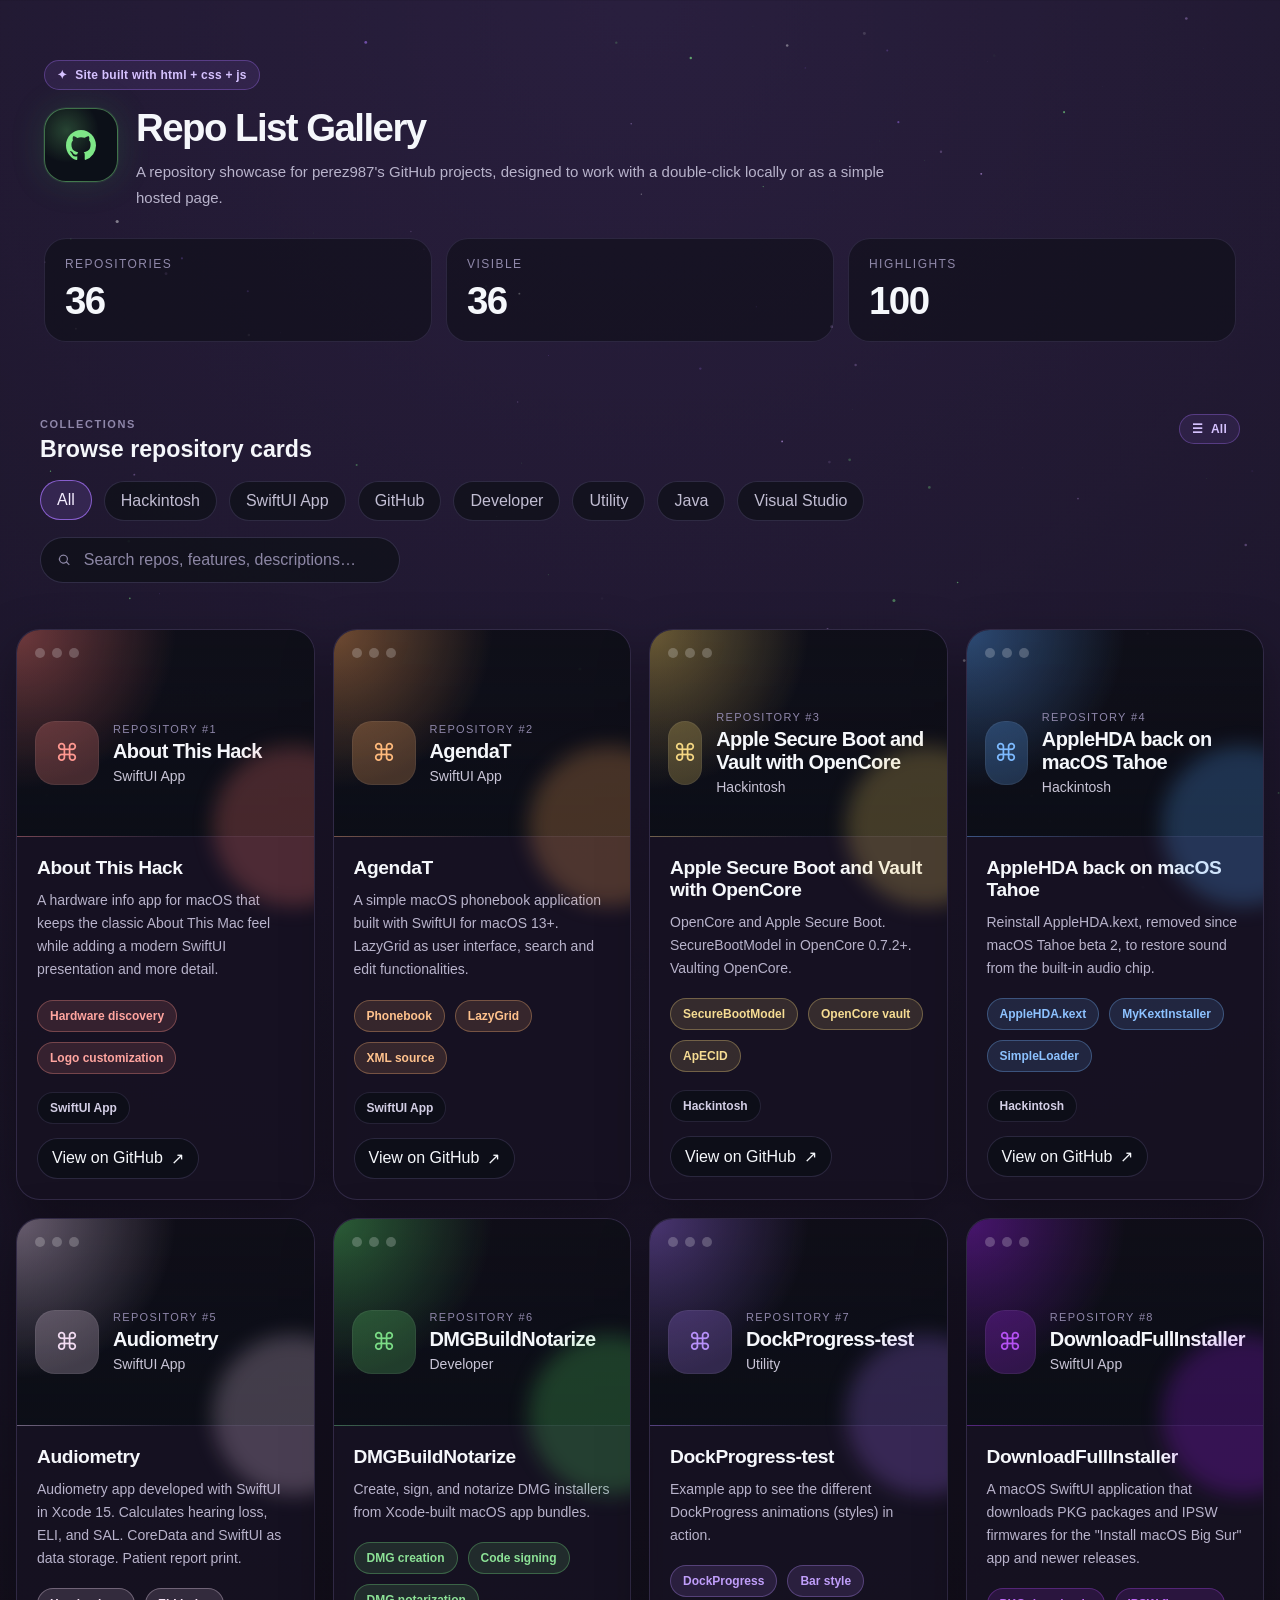
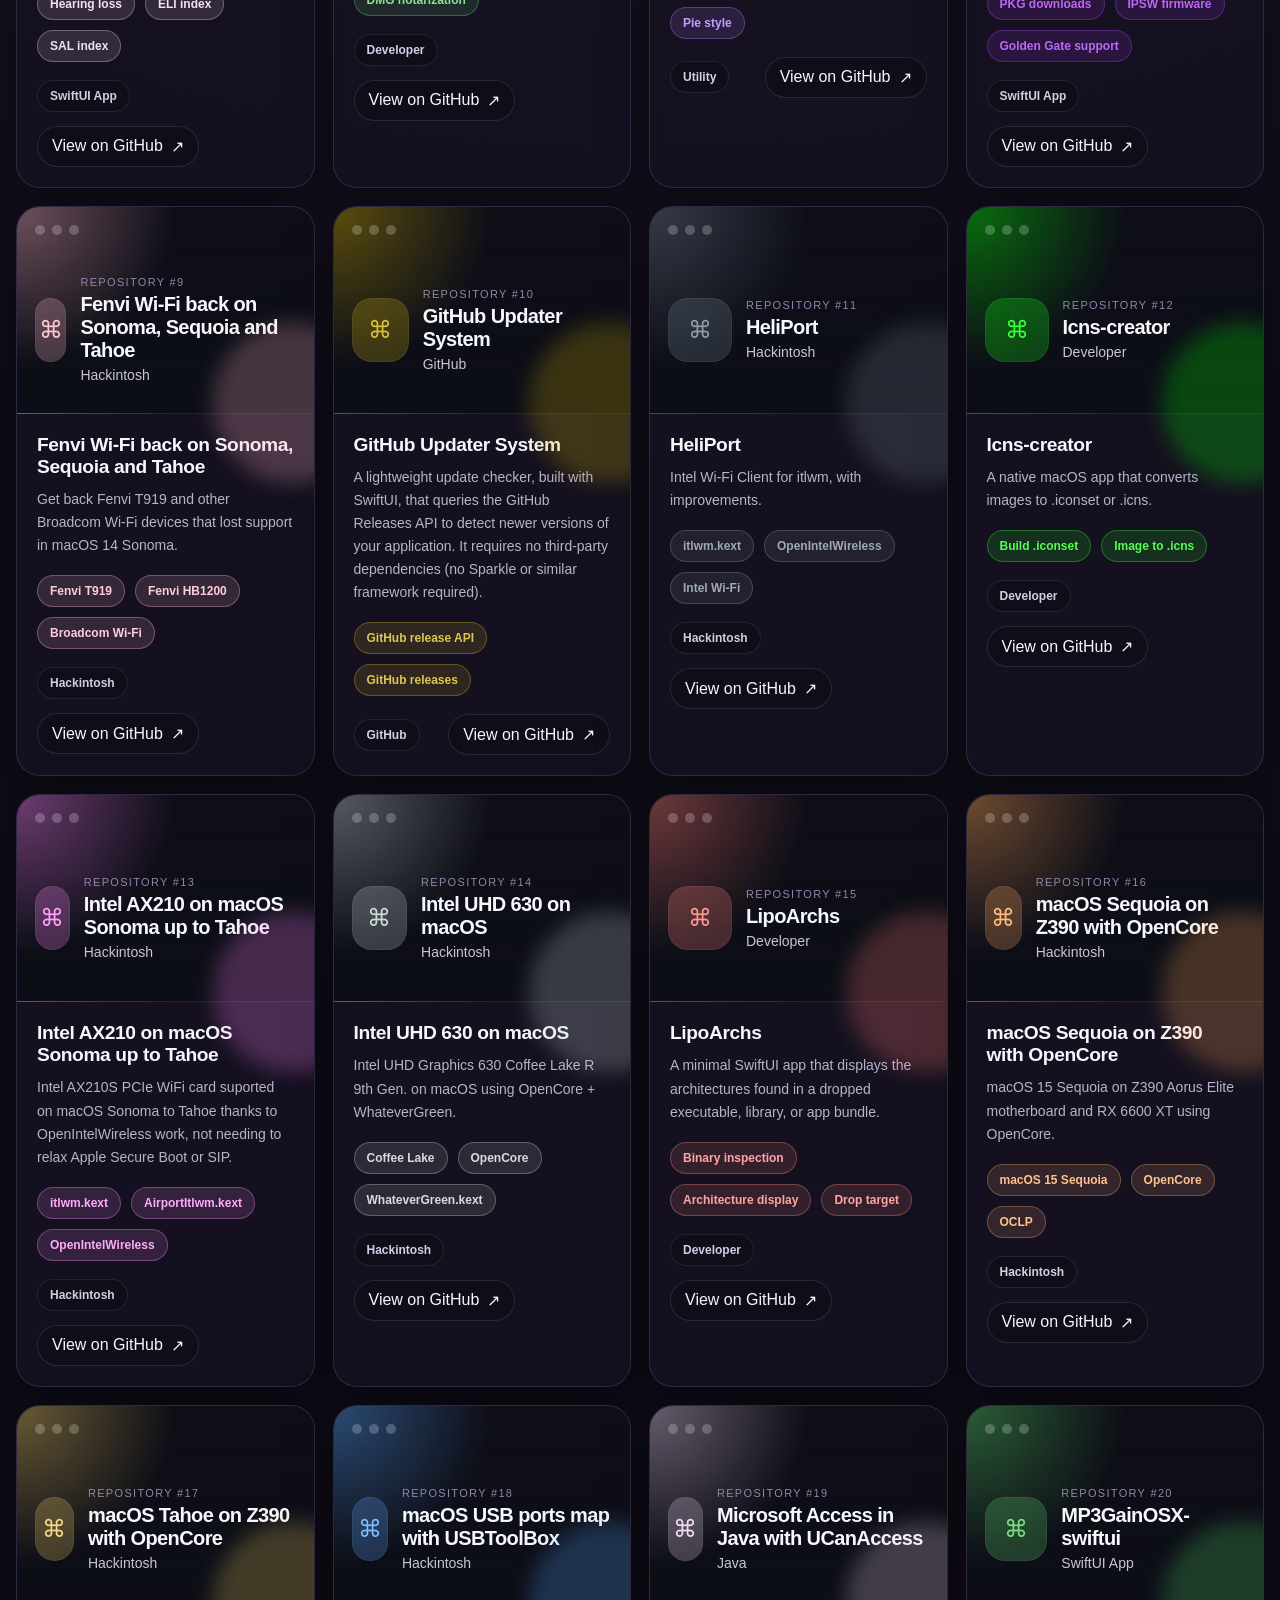
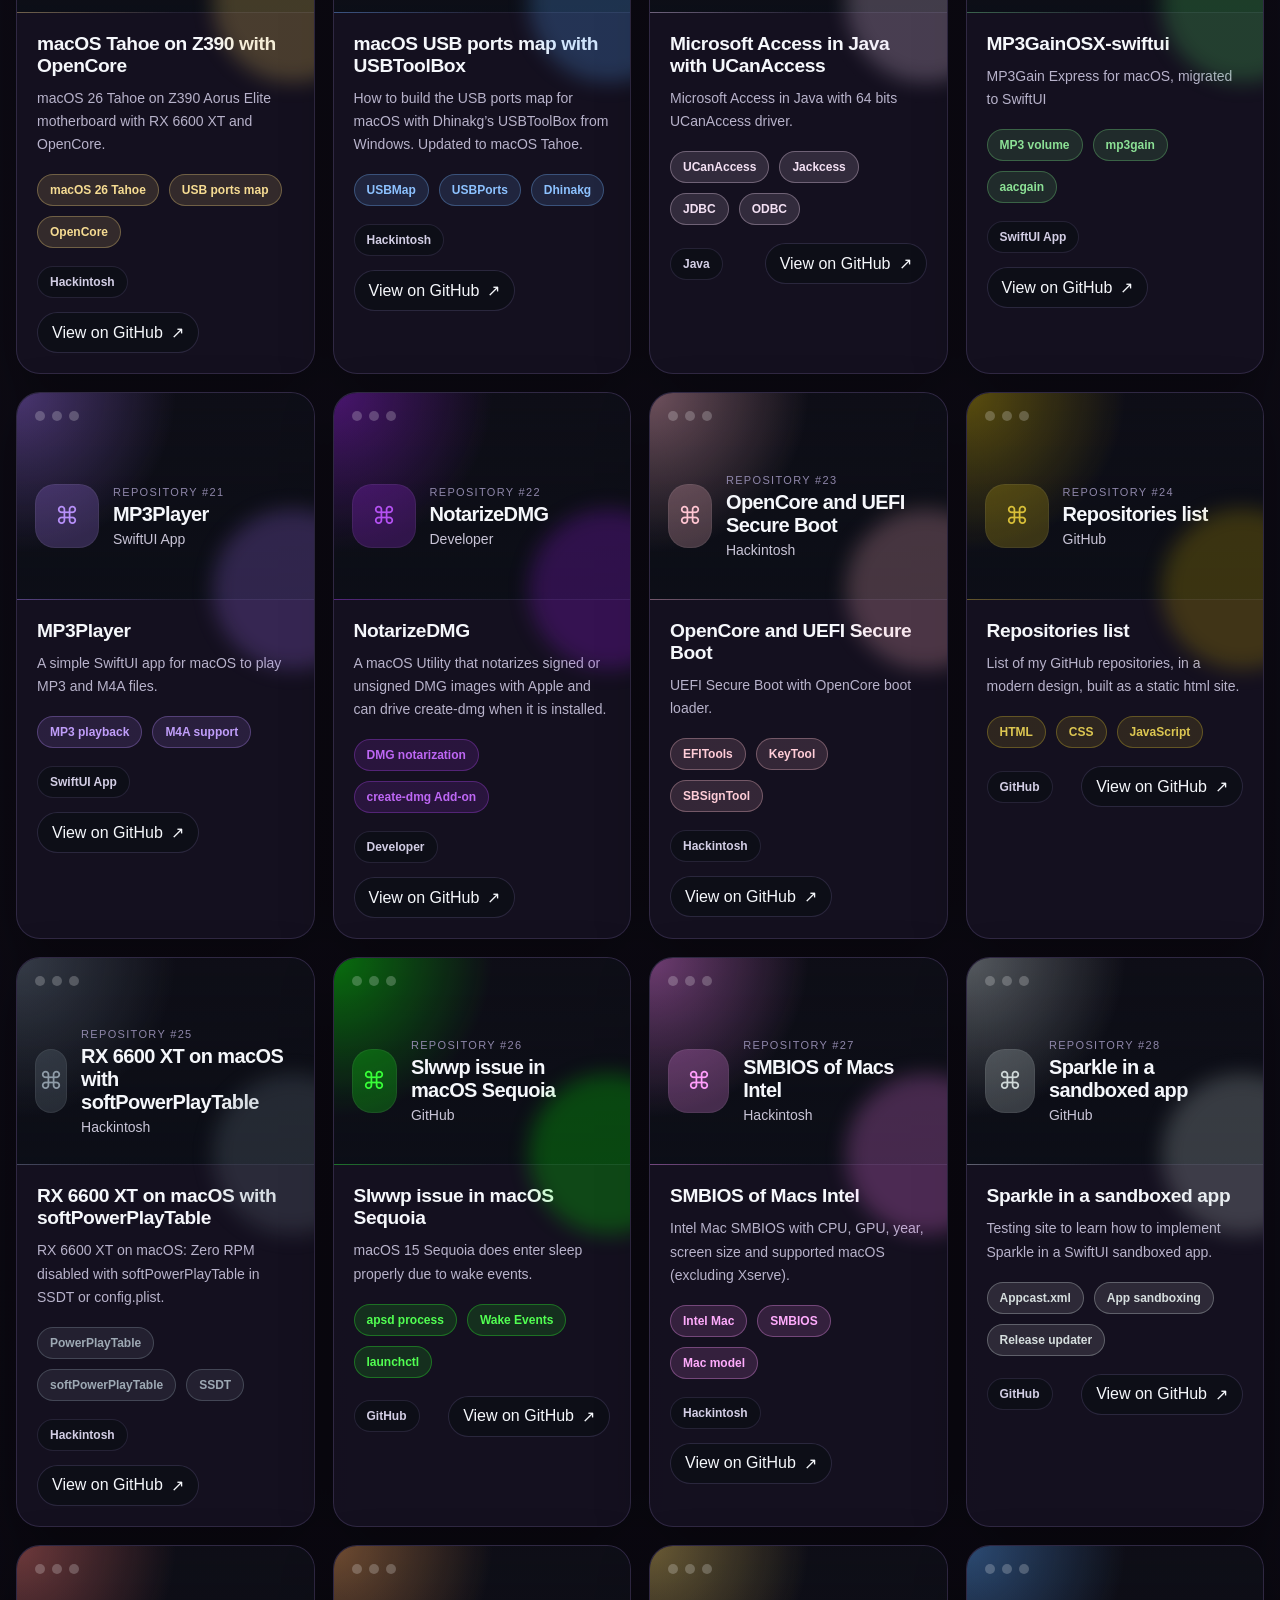
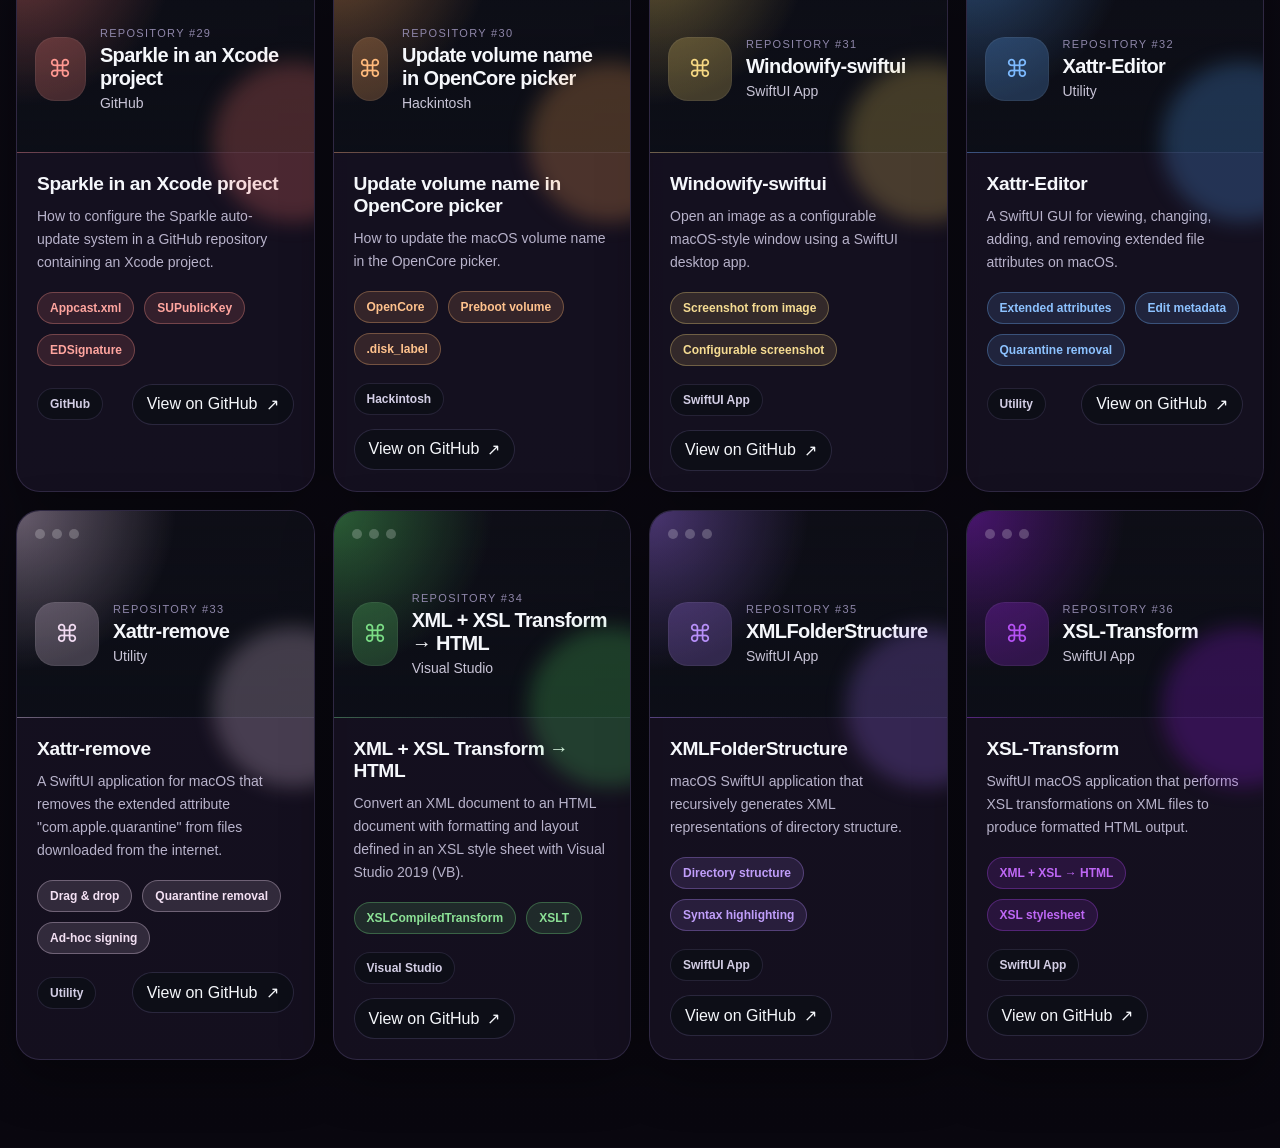
==== index.html @ 0c4dcb18 "Initial commit of Repo-list project" ====
<!doctype html>
<html lang="en">
  <head>
    <meta charset="UTF-8" />
    <meta name="viewport" content="width=device-width, initial-scale=1.0" />
    <meta
      name="description"
      content="Standalone repository gallery for perez987's SwiftUI projects."
    />
    <title>Repo List Gallery</title>
    <link
      rel="icon"
      href="data:image/svg+xml,%3Csvg xmlns='http://www.w3.org/2000/svg' viewBox='0 0 64 64'%3E%3Crect width='64' height='64' rx='16' fill='%230b1016'/%3E%3Cpath d='M18 24h28v16H18z' fill='%232ea043' opacity='.22'/%3E%3Cpath d='M20 20h10l3 4h11a4 4 0 0 1 4 4v16H16V24a4 4 0 0 1 4-4z' fill='%232ea043'/%3E%3C/svg%3E"
    />
    <link rel="stylesheet" href="styles.css" />
  </head>
  <body>
    <div class="gallery-app">
      <canvas class="galaxy-background" aria-hidden="true"></canvas>

      <main class="gallery-shell">
        <section class="hero-panel">
          <div class="hero-copy">
            <div class="hero-badge">
              ✦
              <span>Site built with html + css + js</span>
            </div>
            <div class="hero-title-row">
              <div class="hero-logo" aria-hidden="true">
                <svg viewBox="0 0 24 24" aria-hidden="true">
                  <path
                    d="M12 2C6.477 2 2 6.59 2 12.25c0 4.53 2.865 8.373 6.839 9.73.5.096.682-.223.682-.495 0-.244-.01-1.05-.014-1.905-2.782.618-3.369-1.215-3.369-1.215-.455-1.183-1.11-1.498-1.11-1.498-.908-.638.069-.625.069-.625 1.004.072 1.532 1.069 1.532 1.069.892 1.57 2.341 1.116 2.91.853.09-.665.35-1.116.636-1.373-2.22-.261-4.555-1.14-4.555-5.073 0-1.12.39-2.037 1.03-2.755-.104-.261-.446-1.313.098-2.739 0 0 .84-.277 2.75 1.052A9.32 9.32 0 0 1 12 6.845c.85.004 1.706.118 2.504.347 1.908-1.329 2.747-1.052 2.747-1.052.546 1.426.204 2.478.1 2.739.64.718 1.028 1.635 1.028 2.755 0 3.943-2.339 4.809-4.566 5.065.359.319.679.944.679 1.902 0 1.374-.012 2.482-.012 2.82 0 .274.18.596.688.494A10.257 10.257 0 0 0 22 12.25C22 6.59 17.523 2 12 2Z"
                  />
                </svg>
              </div>
              <div>
                <h1>Repo List Gallery</h1>
                <p>
                  A repository showcase for perez987&apos;s GitHub projects, designed to work with a
                  double-click locally or as a simple hosted page.
                </p>
              </div>
            </div>
          </div>

          <div class="hero-stats" aria-label="Repository gallery summary">
            <div class="stat-card">
              <span class="stat-label">Repositories</span>
              <strong id="repo-count">0</strong>
            </div>
            <div class="stat-card">
              <span class="stat-label">Visible</span>
              <strong id="visible-count">0</strong>
            </div>
            <div class="stat-card">
              <span class="stat-label">Highlights</span>
              <strong id="highlight-count">0</strong>
            </div>
          </div>
        </section>

        <section class="toolbar-panel">
          <div class="toolbar-heading">
            <div>
              <span class="eyebrow">Collections</span>
              <h2>Browse repository cards</h2>
            </div>
            <div class="toolbar-badge">
              <span>☰</span>
              <span id="active-category-label">All</span>
            </div>
          </div>

          <div class="toolbar-controls">
            <div class="category-pills" id="category-pills" role="tablist" aria-label="Repository categories"></div>

            <label class="search-shell">
              <svg class="icon-inline" viewBox="0 0 24 24" aria-hidden="true">
                <path
                  d="M10.5 3a7.5 7.5 0 0 1 5.982 12.025l4.246 4.247-1.414 1.414-4.247-4.246A7.5 7.5 0 1 1 10.5 3Zm0 2a5.5 5.5 0 1 0 0 11 5.5 5.5 0 0 0 0-11Z"
                  fill="currentColor"
                />
              </svg>
              <input
                id="search-input"
                type="search"
                placeholder="Search repos, features, descriptions…"
                aria-label="Search repositories"
              />
            </label>
          </div>
        </section>

        <section class="repo-grid" id="repo-grid" aria-label="Repository gallery"></section>

        <section class="empty-state" id="empty-state">
          <svg class="icon-large" viewBox="0 0 24 24" aria-hidden="true">
            <path
              d="M12 2C6.477 2 2 6.59 2 12.25c0 4.53 2.865 8.373 6.839 9.73.5.096.682-.223.682-.495 0-.244-.01-1.05-.014-1.905-2.782.618-3.369-1.215-3.369-1.215-.455-1.183-1.11-1.498-1.11-1.498-.908-.638.069-.625.069-.625 1.004.072 1.532 1.069 1.532 1.069.892 1.57 2.341 1.116 2.91.853.09-.665.35-1.116.636-1.373-2.22-.261-4.555-1.14-4.555-5.073 0-1.12.39-2.037 1.03-2.755-.104-.261-.446-1.313.098-2.739 0 0 .84-.277 2.75 1.052A9.32 9.32 0 0 1 12 6.845c.85.004 1.706.118 2.504.347 1.908-1.329 2.747-1.052 2.747-1.052.546 1.426.204 2.478.1 2.739.64.718 1.028 1.635 1.028 2.755 0 3.943-2.339 4.809-4.566 5.065.359.319.679.944.679 1.902 0 1.374-.012 2.482-.012 2.82 0 .274.18.596.688.494A10.257 10.257 0 0 0 22 12.25C22 6.59 17.523 2 12 2Z"
            />
          </svg>
          <h3>No repositories found</h3>
          <p>Try a different search term or switch back to the full collection.</p>
        </section>
      </main>

      <button type="button" class="back-to-top" id="back-to-top" aria-label="Back to top">↑</button>
    </div>
    <script src="script.js"></script>
  </body>
</html>
---- styles.css ----
:root {
        color-scheme: dark;
        --page-bg: #09070f;
        --panel-bg: rgba(25, 20, 38, 0.8);
        --panel-border: rgba(146, 130, 196, 0.22);
        --text-primary: #f5f7fb;
        --text-secondary: #b8b3cb;
        --text-muted: #8f87aa;
      }

      * {
        box-sizing: border-box;
      }

      html {
        background: var(--page-bg);
        scroll-behavior: smooth;
      }

      body {
        margin: 0;
        min-height: 100vh;
        background:
          radial-gradient(circle at top, rgba(163, 113, 247, 0.16), transparent 34%),
          linear-gradient(180deg, #120f1b 0%, #09070f 100%);
        color: var(--text-primary);
        font-family:
          Inter, -apple-system, BlinkMacSystemFont, "Segoe UI", sans-serif;
      }

      a {
        color: inherit;
      }

      button,
      input {
        font: inherit;
      }

      .gallery-app {
        min-height: 100vh;
      }

      .galaxy-background {
        position: fixed;
        inset: 0;
        z-index: 0;
        width: 100%;
        height: 100%;
        pointer-events: none;
      }

      .gallery-shell {
        position: relative;
        z-index: 1;
        width: min(1380px, calc(100% - 32px));
        margin: 0 auto;
        padding: 32px 0 88px;
      }

        position: relative;
      .hero-panel,
      .toolbar-panel,
      .empty-state {
        border: 1px solid var(--panel-border);
        background: var(--panel-bg);
        backdrop-filter: blur(16px);
        box-shadow: 0 20px 60px rgba(0, 0, 0, 0.36);
      }

      .hero-panel {
        display: grid;
        gap: 28px;
        padding: 28px;
        border-radius: 28px;
      }

      .hero-copy {
        display: grid;
        gap: 18px;
      }

      .hero-badge,
      .toolbar-badge {
        display: inline-flex;
        width: fit-content;
        align-items: center;
        gap: 8px;
        border-radius: 999px;
        border: 1px solid rgba(163, 113, 247, 0.35);
        background: rgba(163, 113, 247, 0.1);
        color: #d6c2ff;
        padding: 7px 12px;
        font-size: 12px;
        font-weight: 700;
        letter-spacing: 0.02em;
      }

      .hero-title-row {
        display: flex;
        align-items: flex-start;
        gap: 18px;
      }

      .hero-logo {
        display: inline-flex;
        align-items: center;
        justify-content: center;
        width: 74px;
        height: 74px;
        flex-shrink: 0;
        border-radius: 22px;
        border: 1px solid rgba(126, 231, 135, 0.45);
        background:
          radial-gradient(circle at 30% 30%, rgba(126, 231, 135, 0.24), transparent 45%),
          rgba(11, 16, 22, 0.9);
        box-shadow:
          0 0 0 1px rgba(126, 231, 135, 0.08),
          0 0 34px rgba(46, 160, 67, 0.2);
      }

      .hero-logo svg {
        width: 36px;
        height: 36px;
        fill: #7ee787;
      }

      .hero-panel h1 {
        margin: 0;
        font-size: clamp(2rem, 3vw, 3.5rem);
        line-height: 1.02;
        letter-spacing: -0.04em;
      }

      .hero-panel p {
        margin: 12px 0 0;
        max-width: 760px;
        color: var(--text-secondary);
        font-size: 15px;
        line-height: 1.7;
      }

      .hero-stats {
        display: grid;
        gap: 14px;
        grid-template-columns: repeat(3, minmax(0, 1fr));
      }

      .stat-card {
        border-radius: 22px;
        border: 1px solid rgba(146, 130, 196, 0.18);
        background: rgba(10, 13, 18, 0.52);
        padding: 18px 20px;
      }

      .stat-label {
        display: block;
        margin-bottom: 8px;
        color: #9089aa;
        font-size: 12px;
        text-transform: uppercase;
        letter-spacing: 0.12em;
      }

      .stat-card strong {
        font-size: clamp(1.4rem, 3vw, 2.4rem);
        letter-spacing: -0.04em;
      }

      .toolbar-panel {
        display: grid;
        gap: 18px;
        margin-top: 22px;
        padding: 22px 24px;
        border-radius: 24px;
      }

      .toolbar-heading {
        display: flex;
        align-items: flex-start;
        justify-content: space-between;
        gap: 18px;
      }

      .eyebrow {
        display: inline-block;
        margin-bottom: 6px;
        color: var(--text-muted);
        font-size: 11px;
        font-weight: 700;
        text-transform: uppercase;
        letter-spacing: 0.14em;
      }

      .toolbar-heading h2 {
        margin: 0;
        font-size: 1.45rem;
      }

      .toolbar-controls {
        display: flex;
        align-items: center;
        justify-content: space-between;
        gap: 16px;
        flex-wrap: wrap;
      }

      .category-pills {
        display: flex;
        gap: 12px;
        flex-wrap: wrap;
      }

      .category-pill {
        border: 1px solid rgba(146, 130, 196, 0.22);
        background: rgba(12, 15, 21, 0.68);
        color: #c2bed3;
        padding: 10px 16px;
        border-radius: 999px;
        cursor: pointer;
        transition:
          transform 0.2s ease,
          border-color 0.2s ease,
          background-color 0.2s ease,
          color 0.2s ease;
      }

      .category-pill:hover,
      .category-pill.is-active {
        transform: translateY(-1px);
        border-color: rgba(163, 113, 247, 0.75);
        background: rgba(163, 113, 247, 0.16);
        color: #f4edff;
      }

      .search-shell {
        display: flex;
        align-items: center;
        gap: 10px;
        min-width: min(100%, 360px);
        border-radius: 999px;
        border: 1px solid rgba(146, 130, 196, 0.24);
        background: rgba(12, 15, 21, 0.68);
        padding: 12px 16px;
        color: #8d87a5;
      }

      .search-shell:focus-within {
        border-color: rgba(126, 231, 135, 0.65);
        box-shadow: 0 0 0 4px rgba(46, 160, 67, 0.15);
      }

      .search-shell input {
        width: 100%;
        border: 0;
        outline: 0;
        background: transparent;
        color: var(--text-primary);
      }

      .search-shell input::placeholder {
        color: #8d87a5;
      }

      .repo-grid {
        display: grid;
        gap: 18px;
        margin-top: 24px;
        grid-template-columns: repeat(auto-fit, minmax(290px, 1fr));
      }

      .repo-card {
        overflow: hidden;
        border: 1px solid rgba(146, 130, 196, 0.22);
        border-radius: 24px;
        background: rgba(22, 18, 33, 0.88);
        box-shadow: 0 18px 50px rgba(0, 0, 0, 0.34);
        transition:
          transform 0.22s ease,
          border-color 0.22s ease,
          box-shadow 0.22s ease;
      }

      .repo-card:hover {
        transform: translateY(-4px);
        border-color: color-mix(in srgb, var(--repo-accent) 56%, white);
        box-shadow: 0 24px 64px rgba(0, 0, 0, 0.42);
      }

      .repo-preview {
        position: relative;
        padding: 18px;
        border-bottom: 1px solid rgba(146, 130, 196, 0.16);
        background:
          radial-gradient(circle at top left, color-mix(in srgb, var(--repo-accent) 40%, transparent), transparent 44%),
          linear-gradient(180deg, rgba(10, 13, 18, 0.58), rgba(11, 14, 22, 0.88));
      }

      .repo-preview::after {
        content: "";
        position: absolute;
        inset: auto -20% -34% auto;
        width: 160px;
        height: 160px;
        border-radius: 50%;
        background: color-mix(in srgb, var(--repo-accent) 24%, transparent);
        filter: blur(10px);
      }

      .preview-toolbar {
        display: flex;
        gap: 7px;
      }

      .preview-toolbar span {
        width: 10px;
        height: 10px;
        border-radius: 50%;
        background: rgba(255, 255, 255, 0.22);
      }

      .preview-content {
        position: relative;
        display: flex;
        align-items: center;
        gap: 14px;
        padding-top: 30px;
        min-height: 160px;
      }

      .preview-monogram {
        display: flex;
        align-items: center;
        justify-content: center;
        width: 64px;
        height: 64px;
        border-radius: 20px;
        background: color-mix(in srgb, var(--repo-accent) 22%, rgba(255, 255, 255, 0.02));
        color: color-mix(in srgb, var(--repo-accent) 78%, white);
        box-shadow: inset 0 0 0 1px rgba(255, 255, 255, 0.06);
        font-size: 1.5rem;
      }

      .preview-meta {
        position: relative;
        display: grid;
        gap: 5px;
      }

      .preview-label {
        color: var(--text-muted);
        font-size: 11px;
        text-transform: uppercase;
        letter-spacing: 0.12em;
      }

      .preview-meta strong {
        font-size: 1.25rem;
        letter-spacing: -0.03em;
      }

      .preview-meta span:last-child {
        color: #c9c5d7;
        font-size: 14px;
      }

      .repo-body {
        display: grid;
        gap: 18px;
        padding: 20px;
      }

      .repo-heading {
        display: flex;
        align-items: flex-start;
        justify-content: space-between;
        gap: 14px;
      }

      .repo-heading h3 {
        margin: 0;
        font-size: 1.2rem;
        letter-spacing: -0.02em;
      }

      .repo-heading p {
        margin: 10px 0 0;
        color: var(--text-secondary);
        font-size: 14px;
        line-height: 1.65;
      }

      .repo-heading a,
      .repo-action {
        display: inline-flex;
        align-items: center;
        justify-content: center;
        gap: 8px;
        flex-shrink: 0;
        border-radius: 999px;
        text-decoration: none;
      }

      .repo-heading a {
        width: 38px;
        height: 38px;
        border: 1px solid rgba(146, 130, 196, 0.22);
        background: rgba(12, 15, 21, 0.7);
        color: var(--text-primary);
      }

      .repo-heading a:hover,
      .repo-action:hover {
        border-color: color-mix(in srgb, var(--repo-accent) 74%, white);
        color: white;
      }

      .repo-tags {
        display: flex;
        flex-wrap: wrap;
        gap: 10px;
      }

      .repo-tag,
      .repo-category {
        display: inline-flex;
        align-items: center;
        border-radius: 999px;
        padding: 8px 12px;
        font-size: 12px;
        font-weight: 700;
      }

      .repo-tag {
        border: 1px solid color-mix(in srgb, var(--repo-accent) 26%, rgba(255, 255, 255, 0.08));
        background: color-mix(in srgb, var(--repo-accent) 12%, rgba(255, 255, 255, 0.02));
        color: color-mix(in srgb, var(--repo-accent) 68%, white);
      }

      .repo-footer {
        display: flex;
        align-items: center;
        justify-content: space-between;
        gap: 14px;
        flex-wrap: wrap;
      }

      .repo-category {
        border: 1px solid rgba(146, 130, 196, 0.18);
        background: rgba(12, 15, 21, 0.72);
        color: #d3cee5;
      }

      .repo-action {
        padding: 10px 14px;
        border: 1px solid rgba(146, 130, 196, 0.22);
        background: rgba(12, 15, 21, 0.72);
        color: var(--text-primary);
      }

      .empty-state {
        display: none;
        place-items: center;
        gap: 10px;
        margin-top: 24px;
        padding: 56px 24px;
        text-align: center;
        border-radius: 24px;
      }

      .empty-state.show {
        display: grid;
      }

      .empty-state h3,
      .empty-state p {
        margin: 0;
      }

      .empty-state p {
        color: var(--text-secondary);
      }

      .back-to-top {
        position: fixed;
        right: 28px;
        bottom: 28px;
        z-index: 2;
        display: inline-flex;
        align-items: center;
        justify-content: center;
        width: 52px;
        height: 52px;
        border: 1px solid rgba(240, 246, 252, 0.15);
        border-radius: 50%;
        background: radial-gradient(circle at 30% 30%, #46c75d 0%, #2ea043 60%, #1b772f 100%);
        color: #fff;
        cursor: pointer;
        opacity: 0;
        visibility: hidden;
        transform: translateY(18px) scale(0.88);
        box-shadow:
          0 8px 20px rgba(0, 0, 0, 0.45),
          0 0 0 0 rgba(46, 160, 67, 0.35);
        transition:
          opacity 0.3s ease,
          transform 0.3s ease,
          box-shadow 0.3s ease;
      }

      .back-to-top.show {
        opacity: 1;
        visibility: visible;
        transform: translateY(0) scale(1);
      }

      .back-to-top:hover {
        box-shadow:
          0 12px 24px rgba(0, 0, 0, 0.48),
          0 0 22px rgba(46, 160, 67, 0.5);
      }

      .icon-inline {
        width: 16px;
        height: 16px;
        fill: currentColor;
      }

      .icon-large {
        width: 48px;
        height: 48px;
        fill: currentColor;
      }

      @media (max-width: 900px) {
        .gallery-shell {
          width: min(100% - 24px, 1380px);
          padding-top: 20px;
        }

        .hero-title-row,
        .toolbar-heading,
        .toolbar-controls {
          flex-direction: column;
          align-items: stretch;
        }

        .hero-stats {
          grid-template-columns: 1fr;
        }
      }

      @media (max-width: 640px) {
        .hero-panel,
        .toolbar-panel,
        .repo-body {
          padding-left: 18px;
          padding-right: 18px;
        }

        .hero-panel {
          padding-top: 22px;
          padding-bottom: 22px;
          border-radius: 22px;
        }

        .toolbar-panel,
        .repo-card,
        .empty-state {
          border-radius: 20px;
        }

        .back-to-top {
          right: 20px;
          bottom: 20px;
          width: 46px;
          height: 46px;
        }
      }
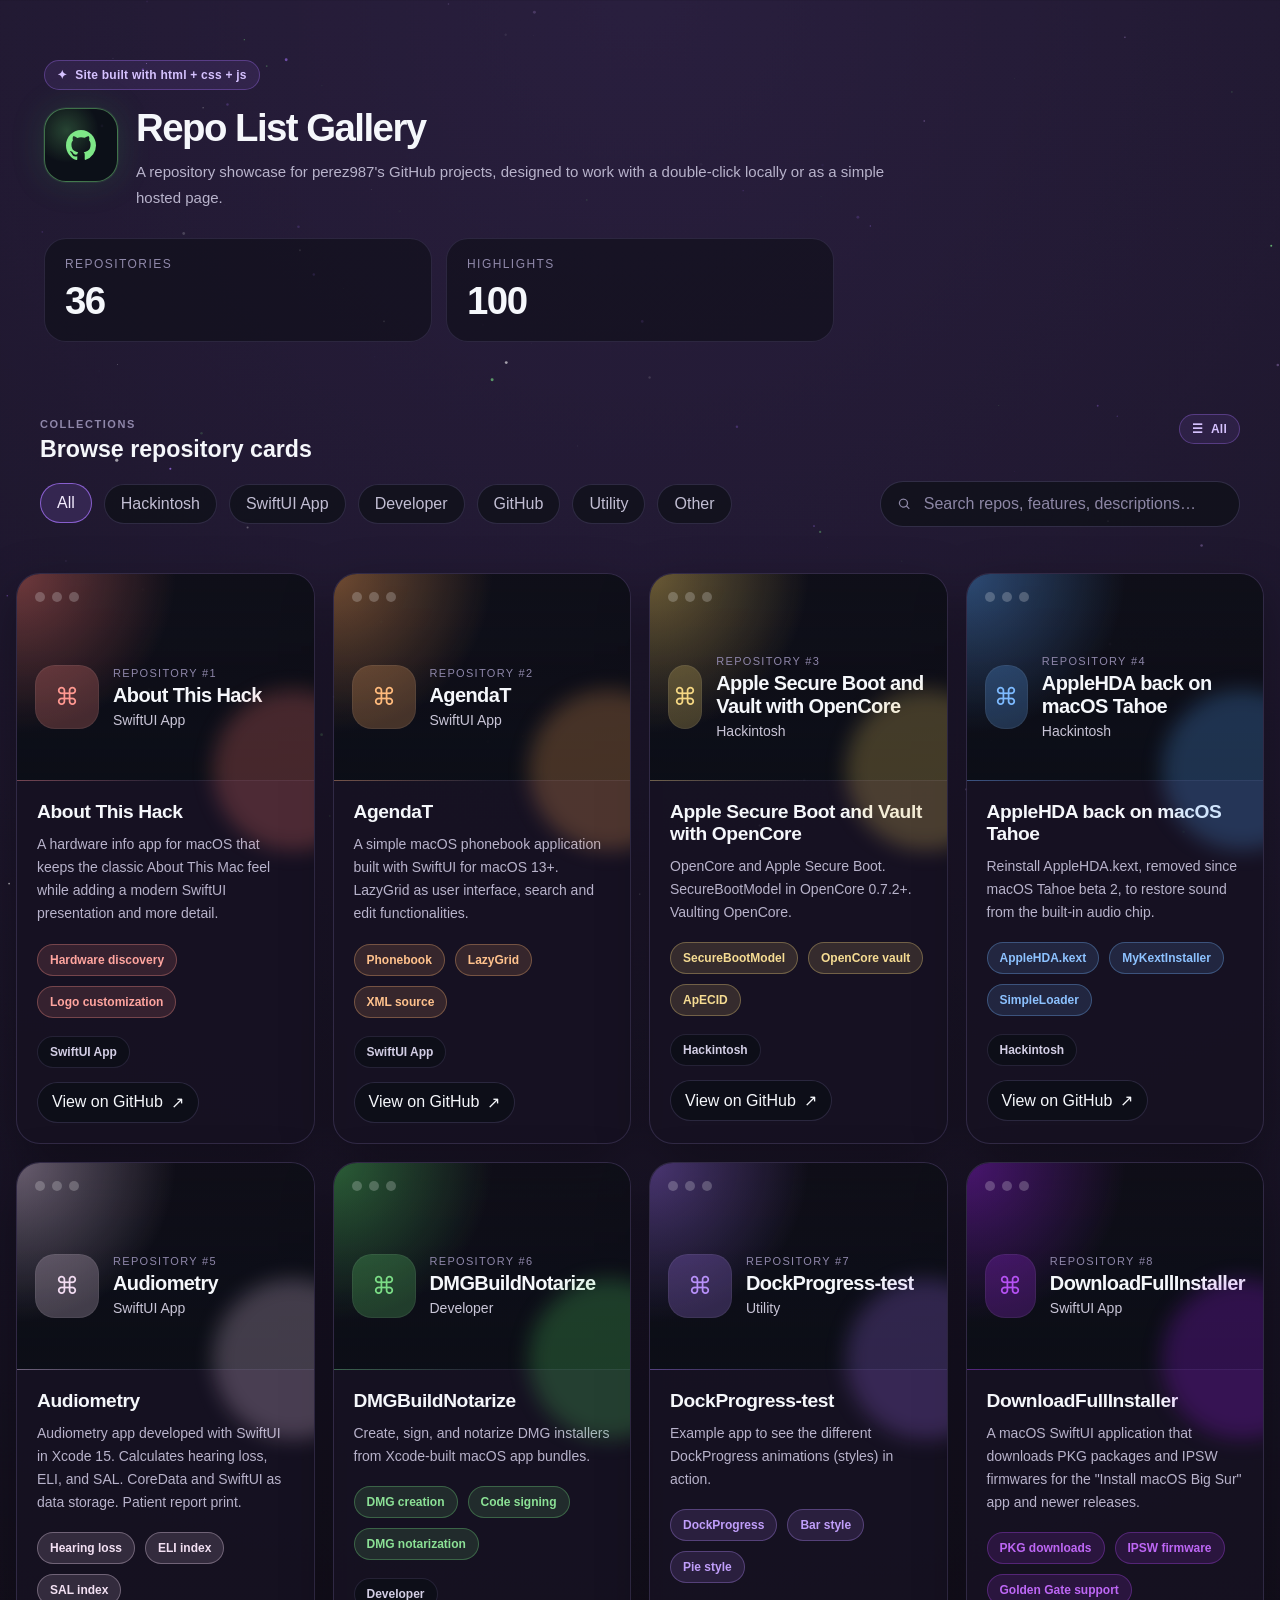
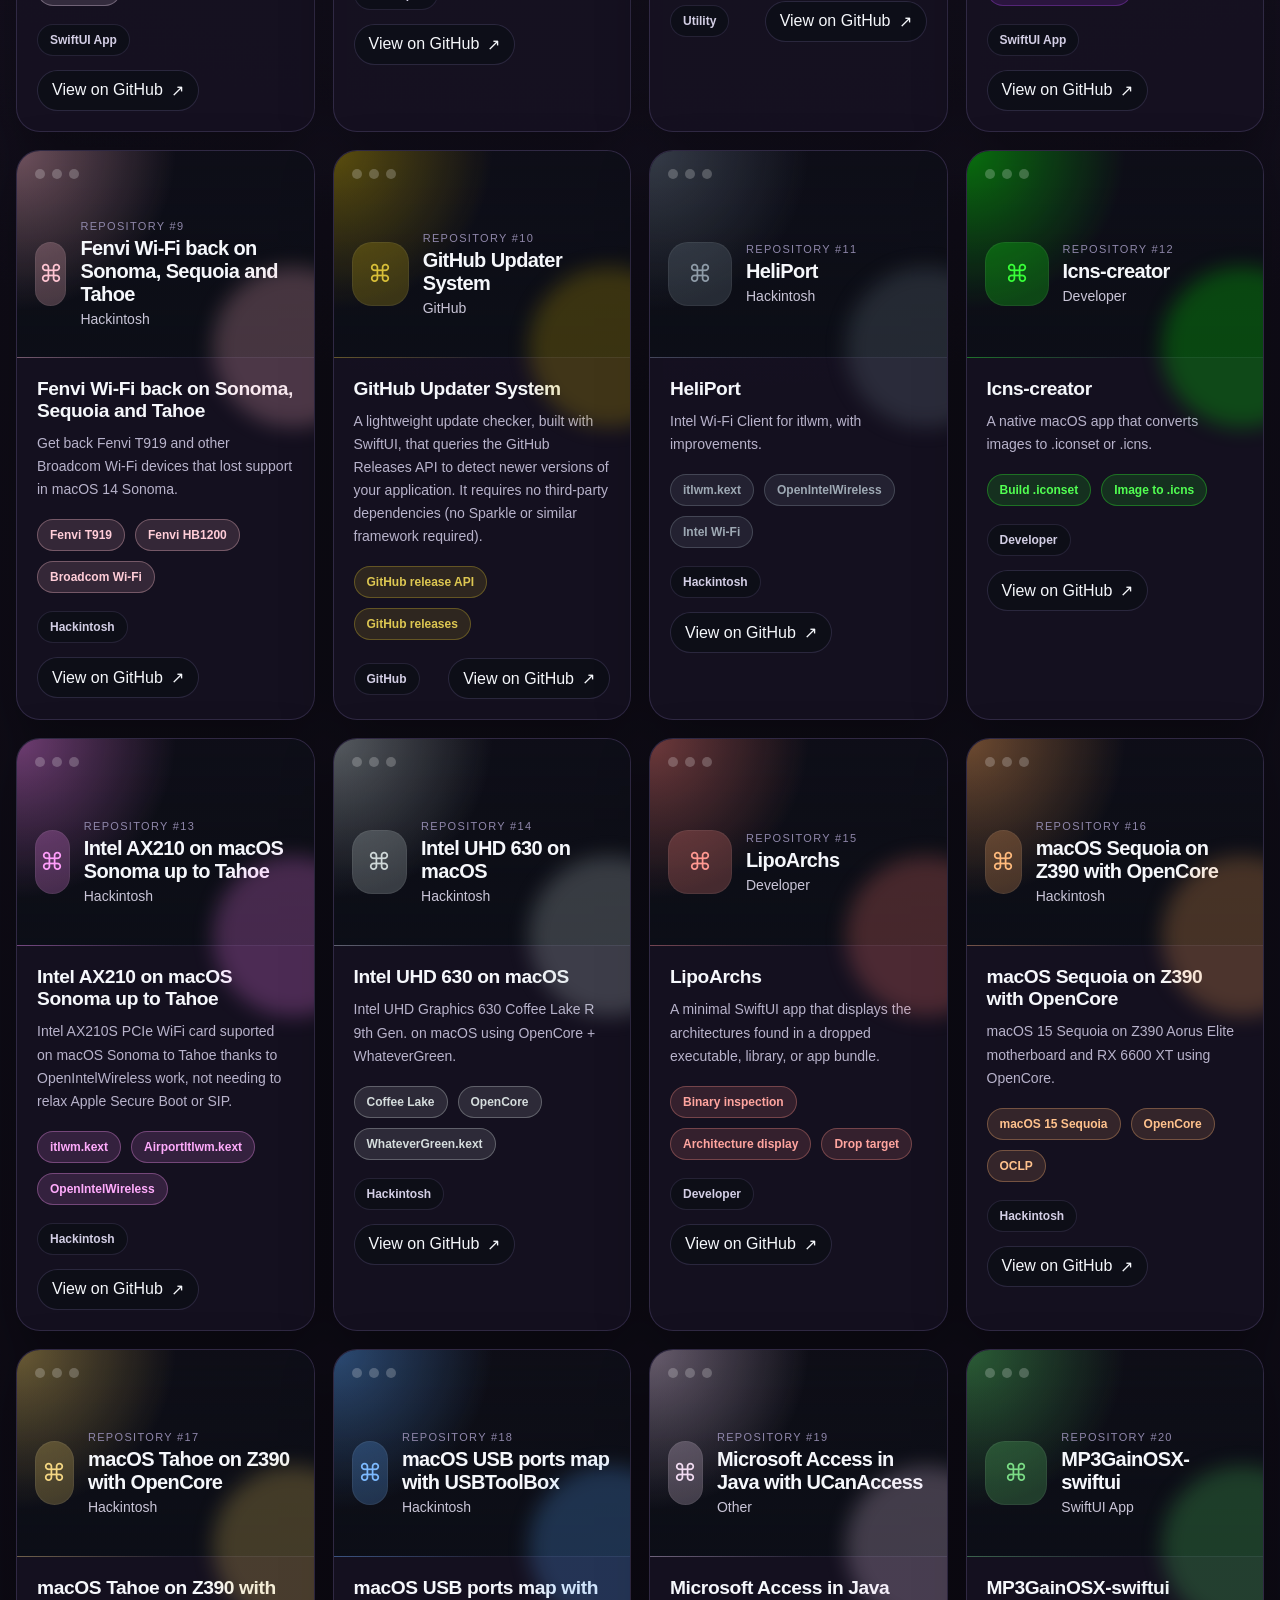
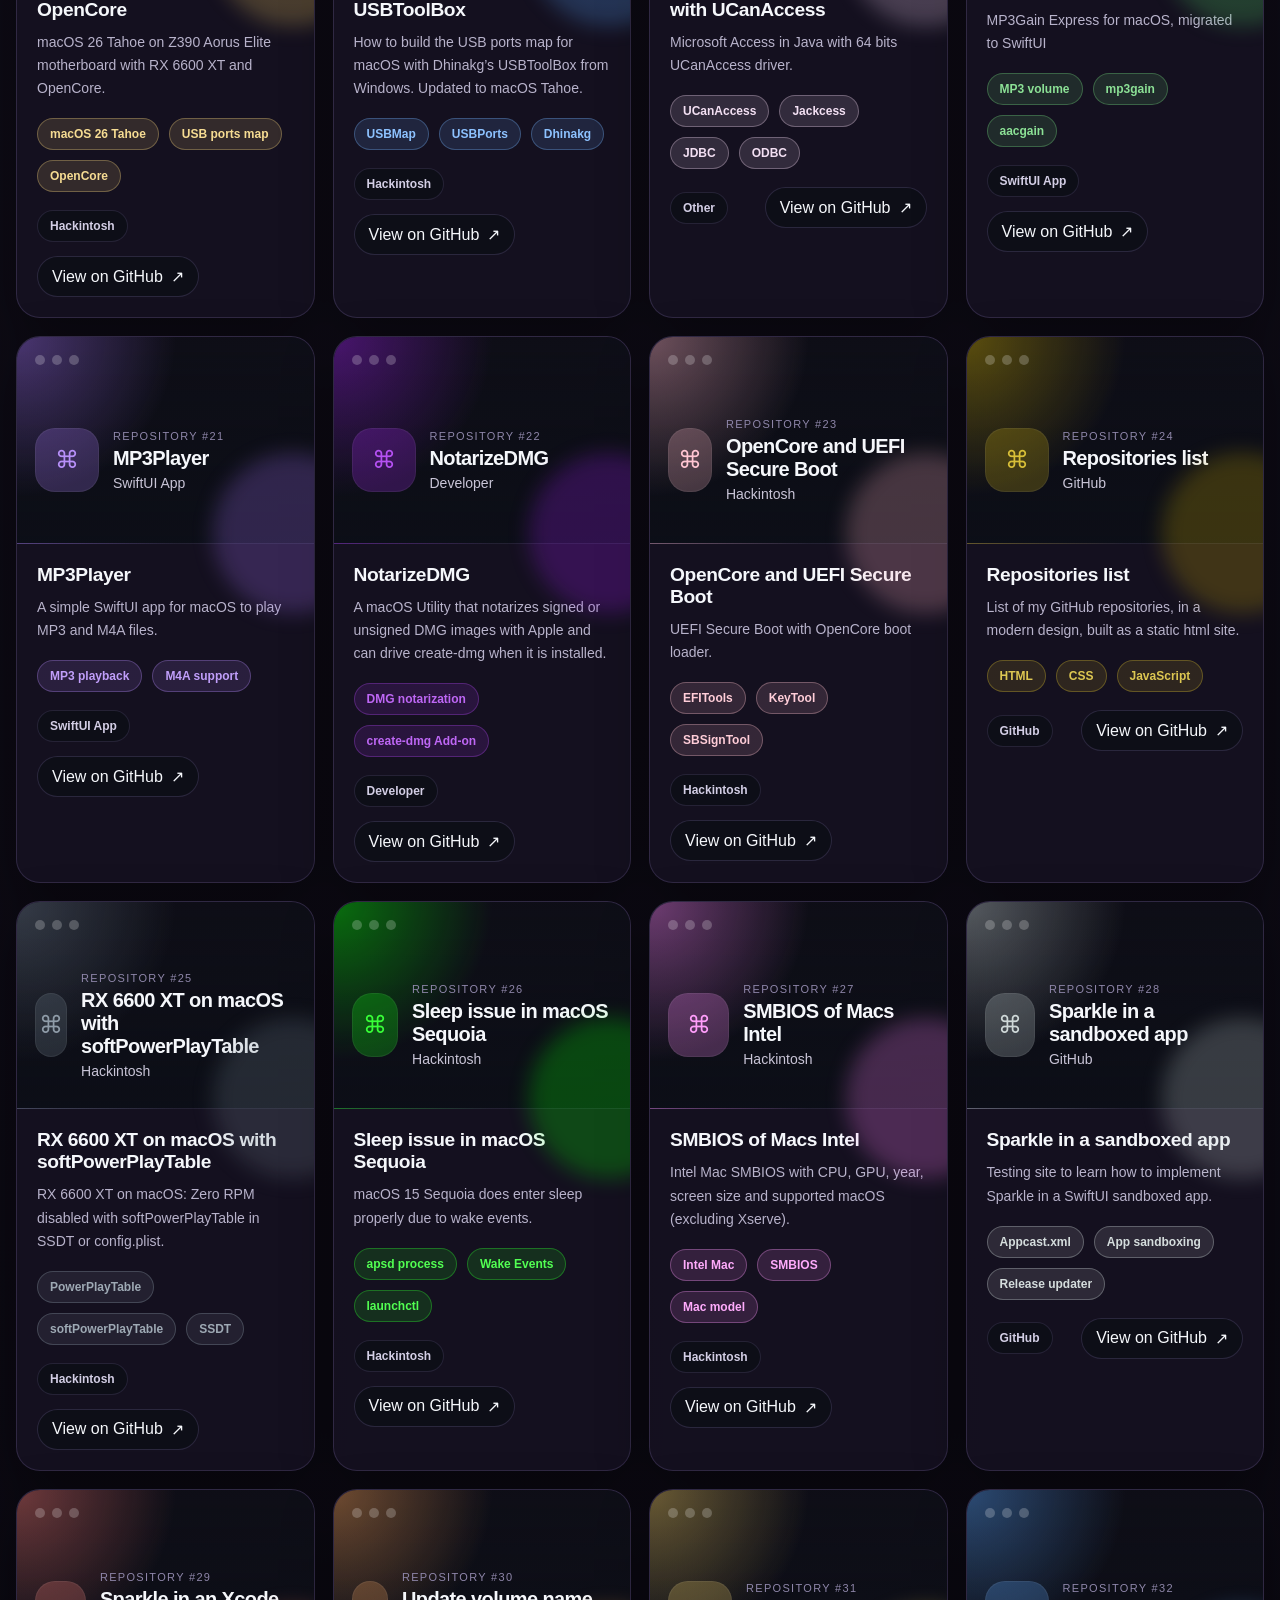
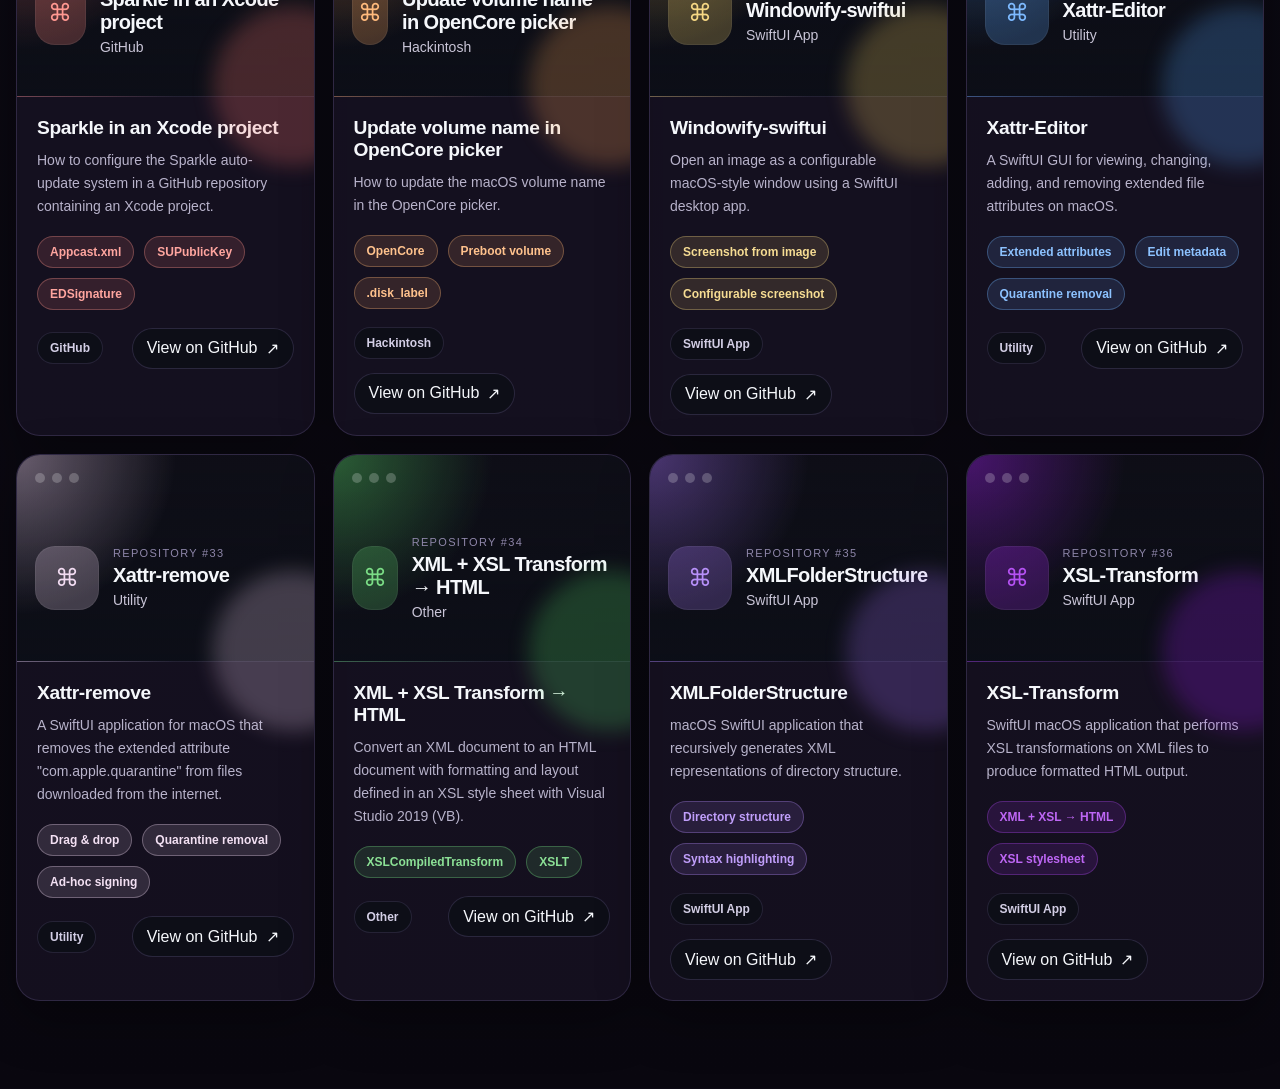
==== commit 3c27bab0: "Remove Visible stat label and add CLAUDE.md Co-authored-by: perez987 <50429399+perez987@users.norepl" ====
--- a/index.html
+++ b/index.html
@@ -47,10 +47,6 @@
             <div class="stat-card">
               <span class="stat-label">Repositories</span>
               <strong id="repo-count">0</strong>
-            </div>
-            <div class="stat-card">
-              <span class="stat-label">Visible</span>
-              <strong id="visible-count">0</strong>
             </div>
             <div class="stat-card">
               <span class="stat-label">Highlights</span>
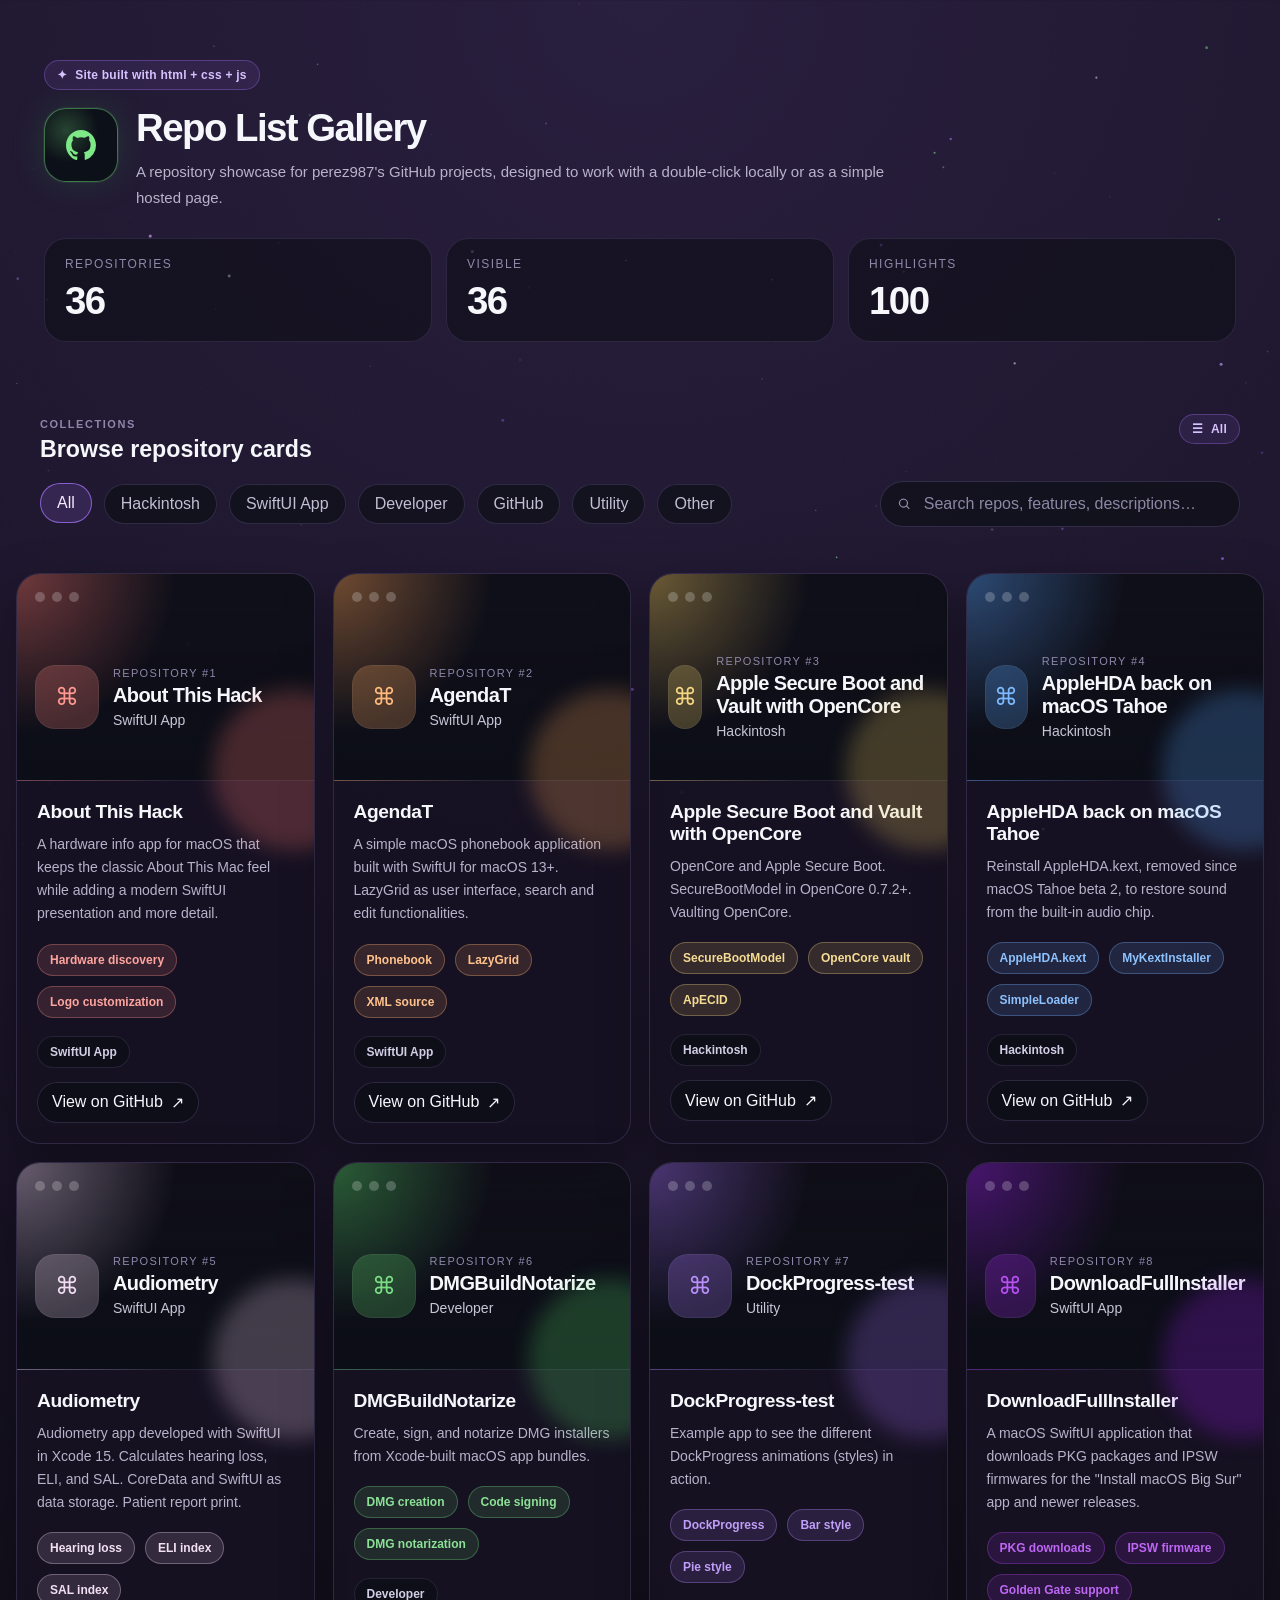
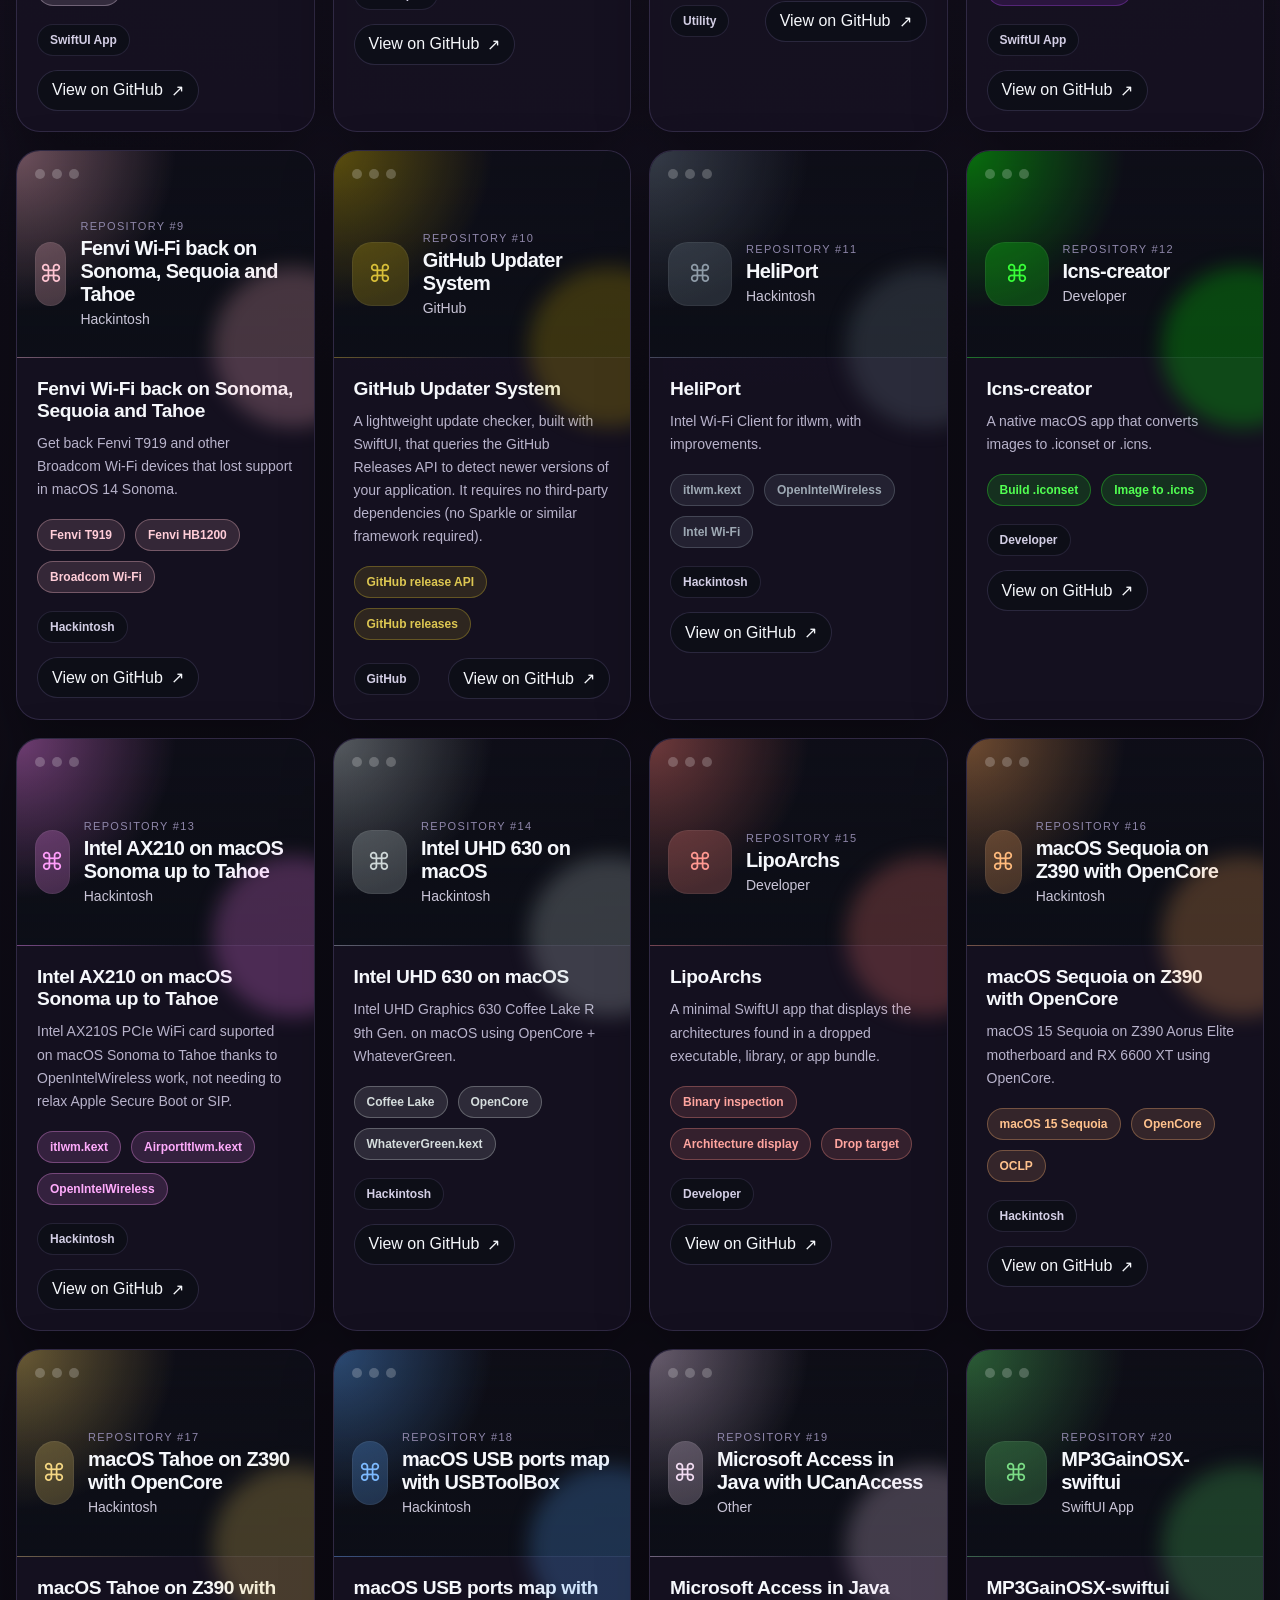
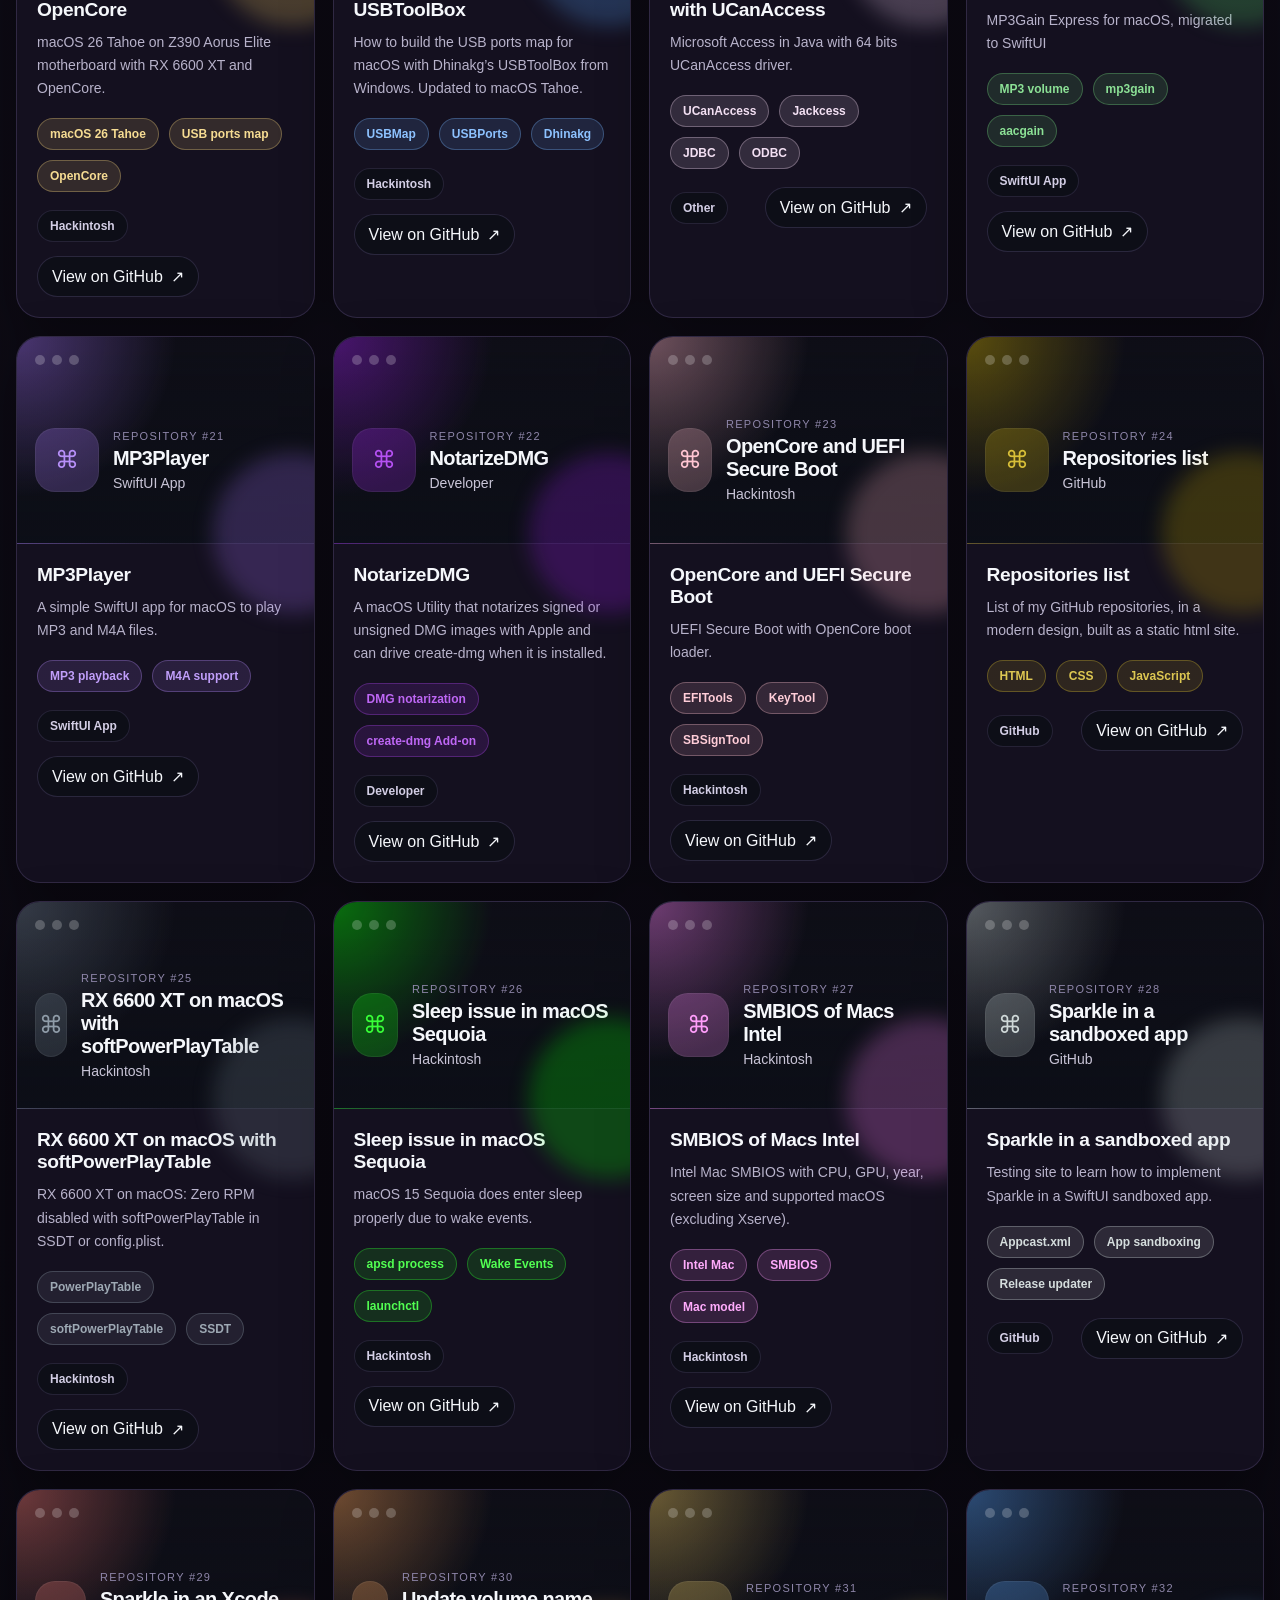
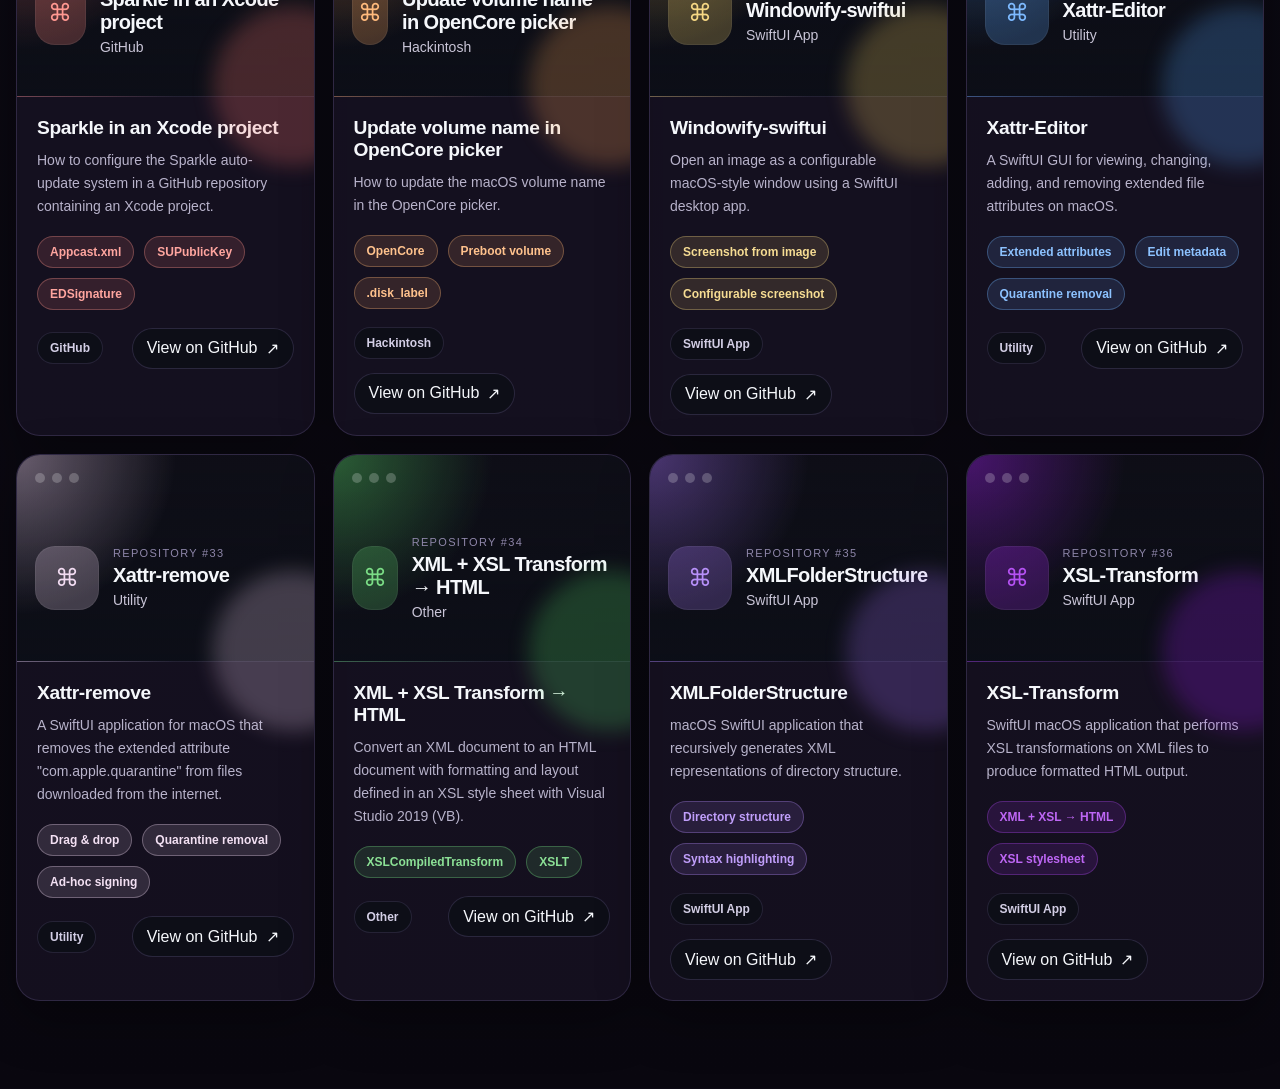
==== commit 2977900e: "Revert hide visible repos count" ====
--- a/index.html
+++ b/index.html
@@ -47,6 +47,10 @@
             <div class="stat-card">
               <span class="stat-label">Repositories</span>
               <strong id="repo-count">0</strong>
+            </div>
+          <div class="stat-card">
+              <span class="stat-label">Visible</span>
+              <strong id="visible-count">0</strong>
             </div>
             <div class="stat-card">
               <span class="stat-label">Highlights</span>
